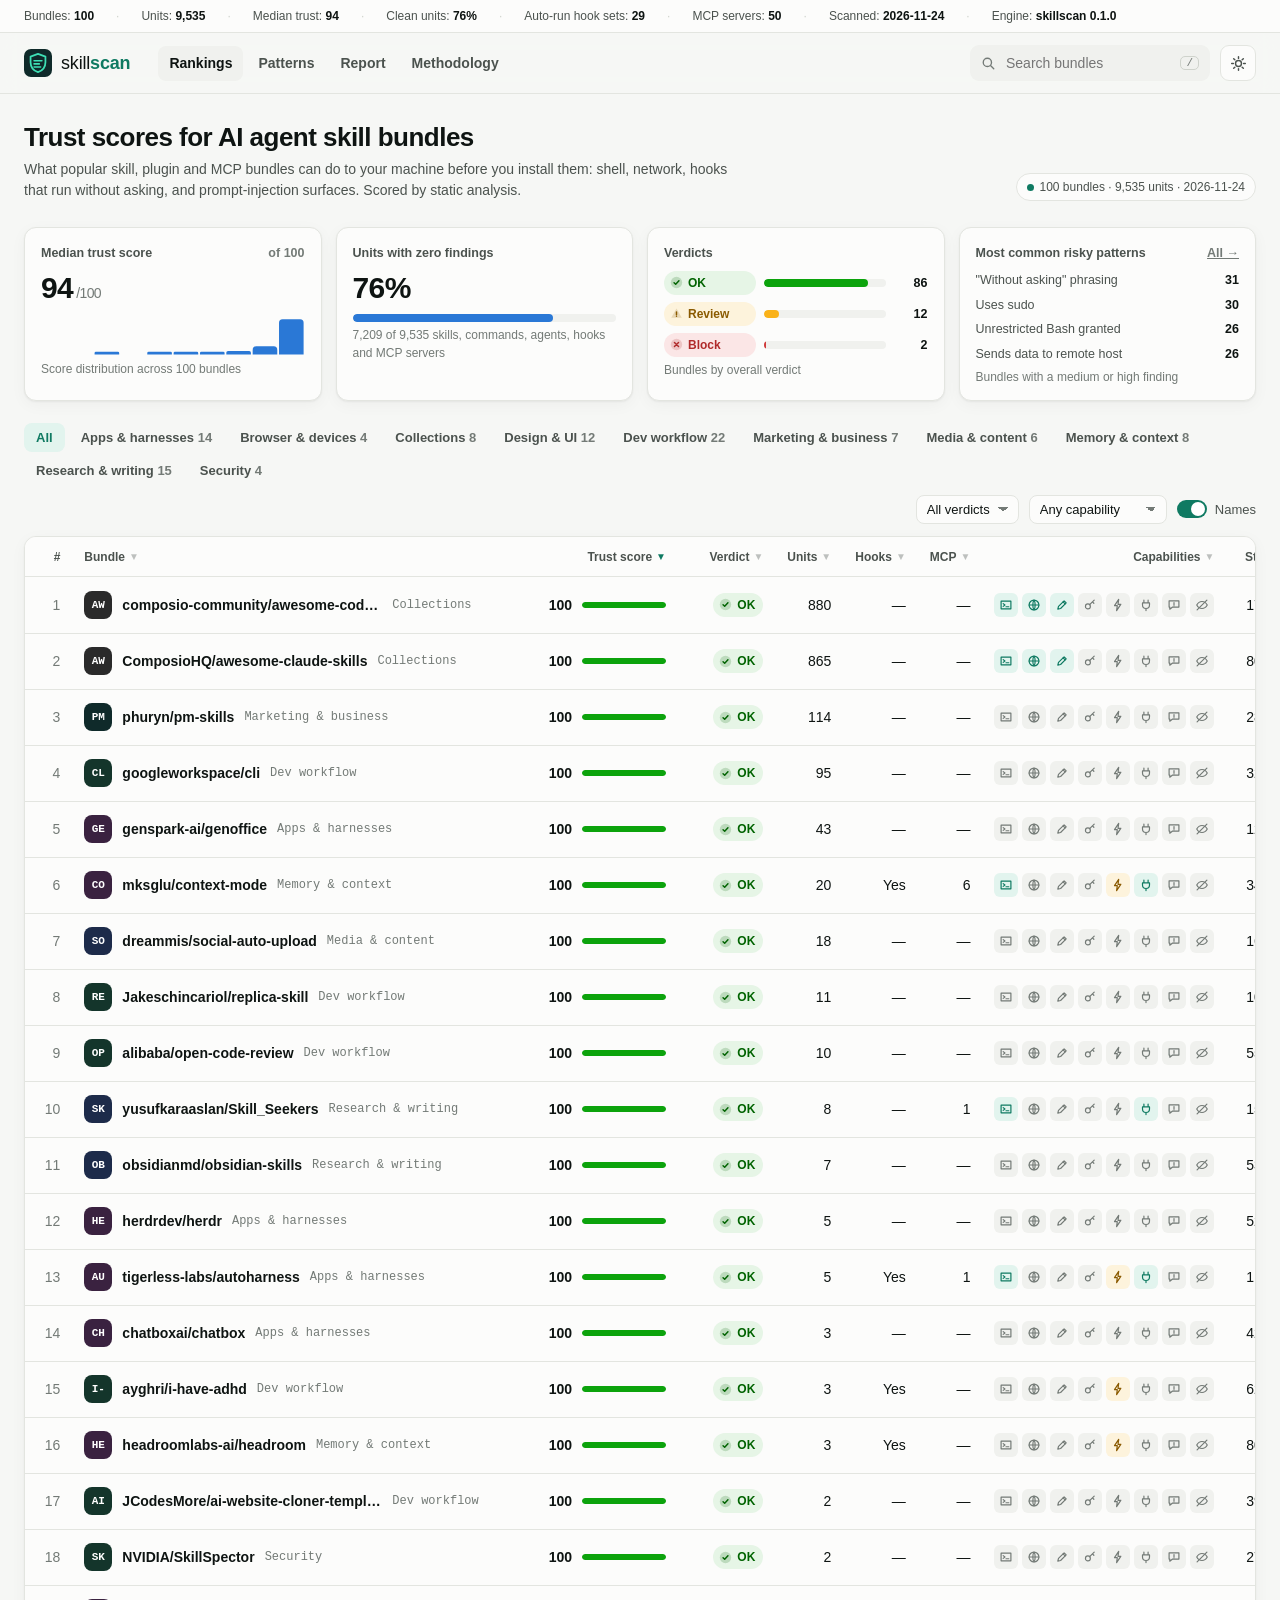
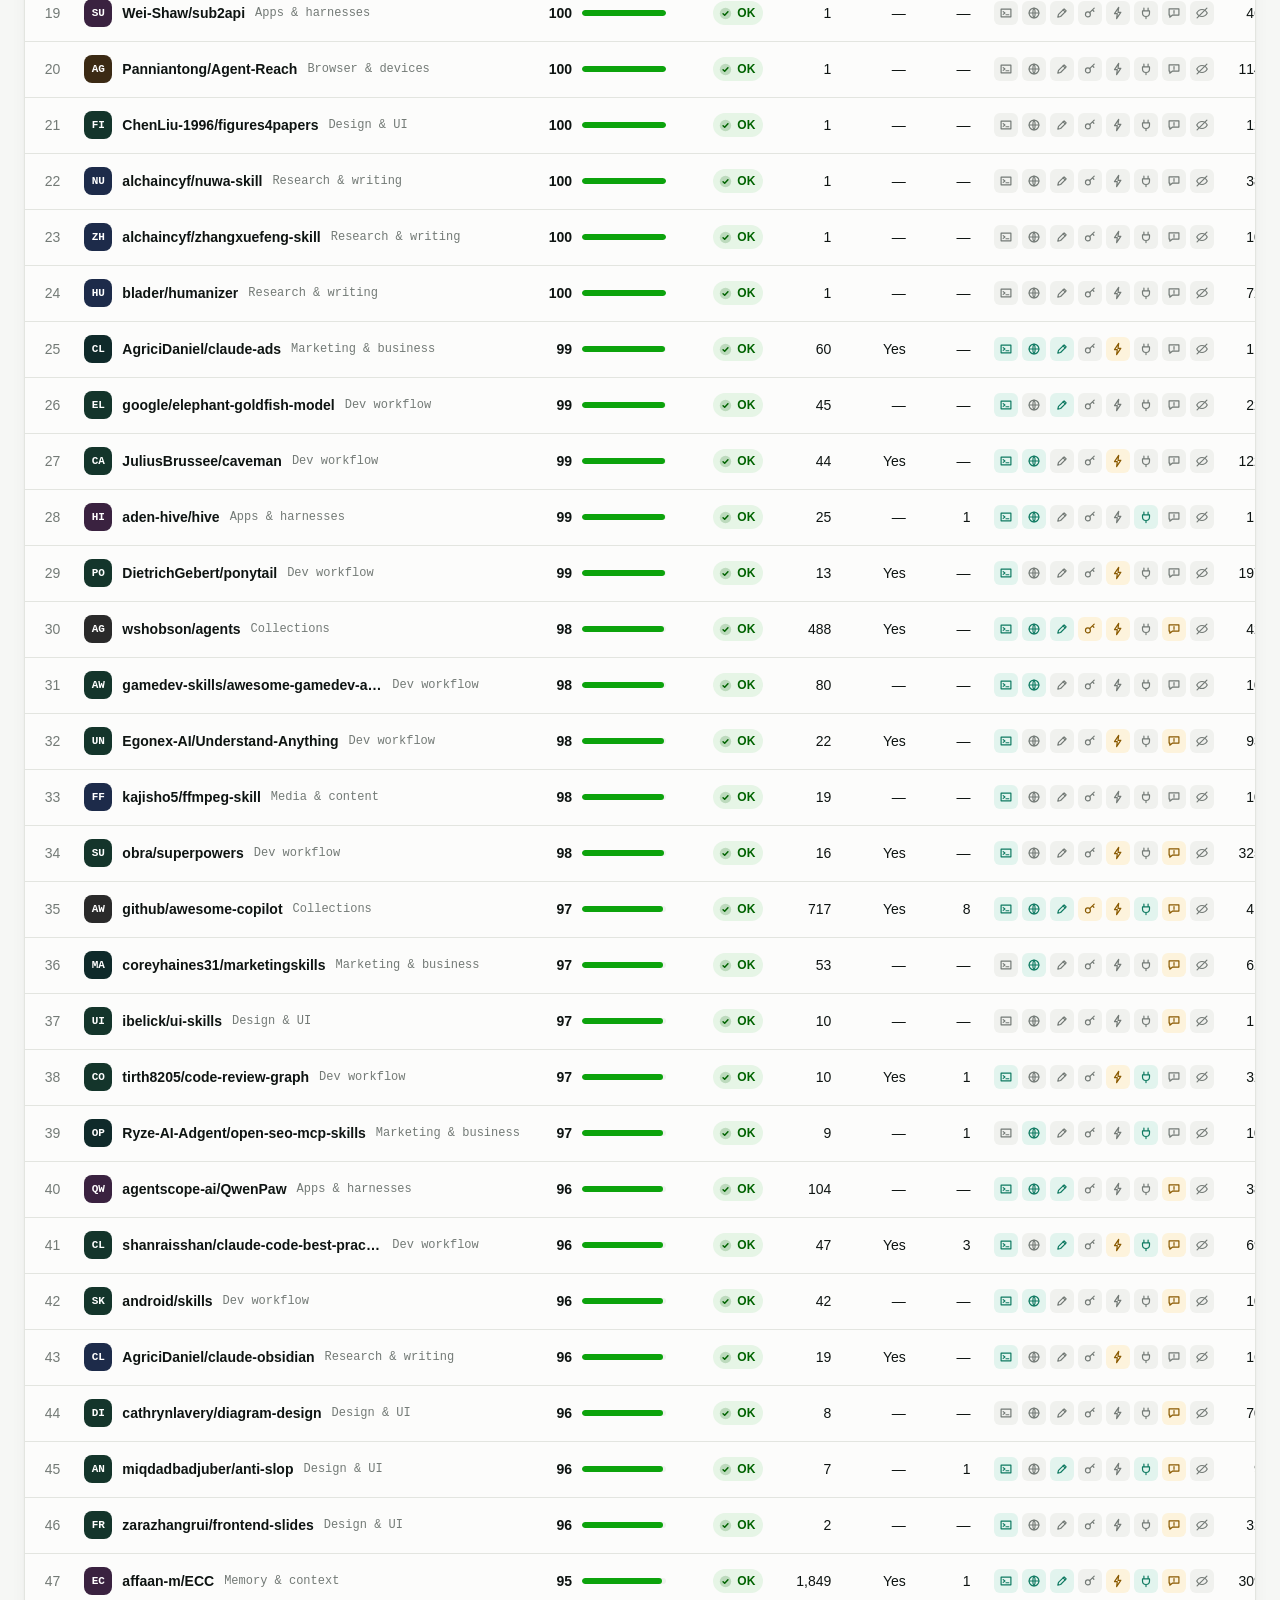
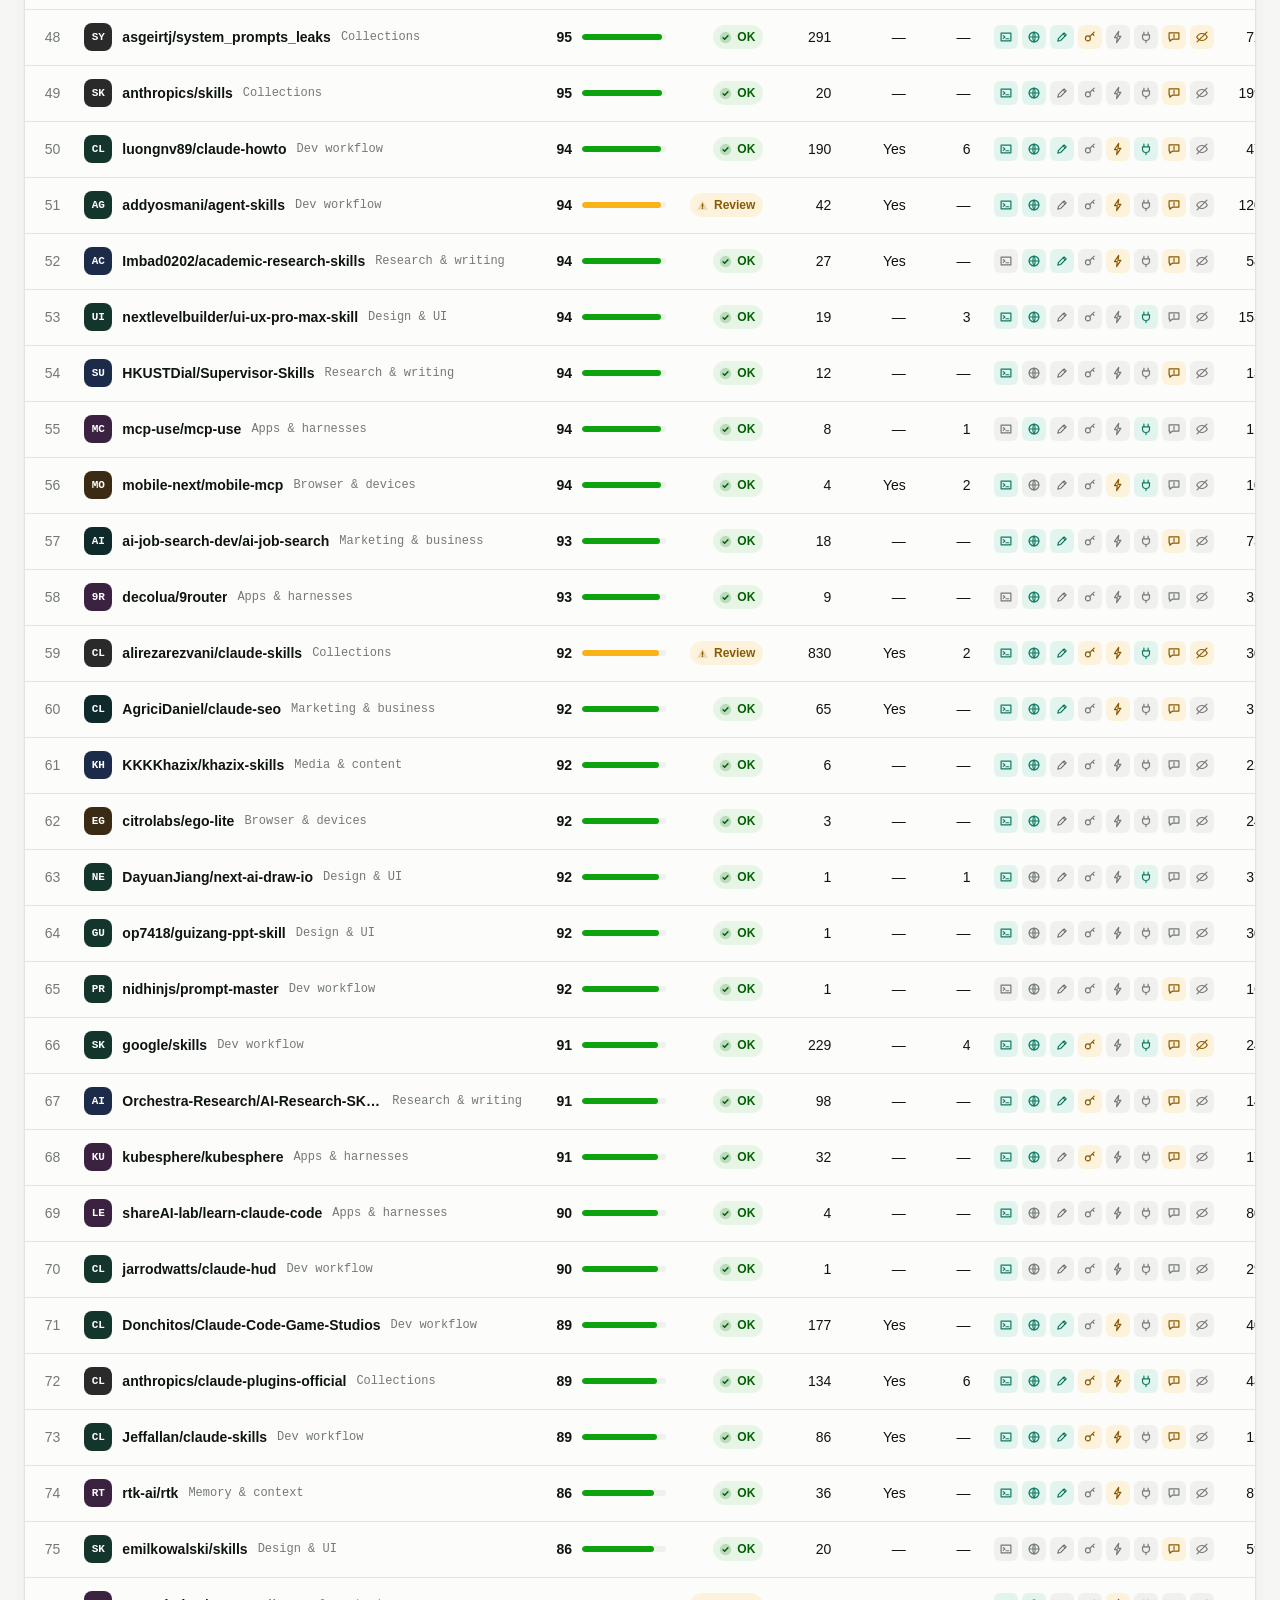
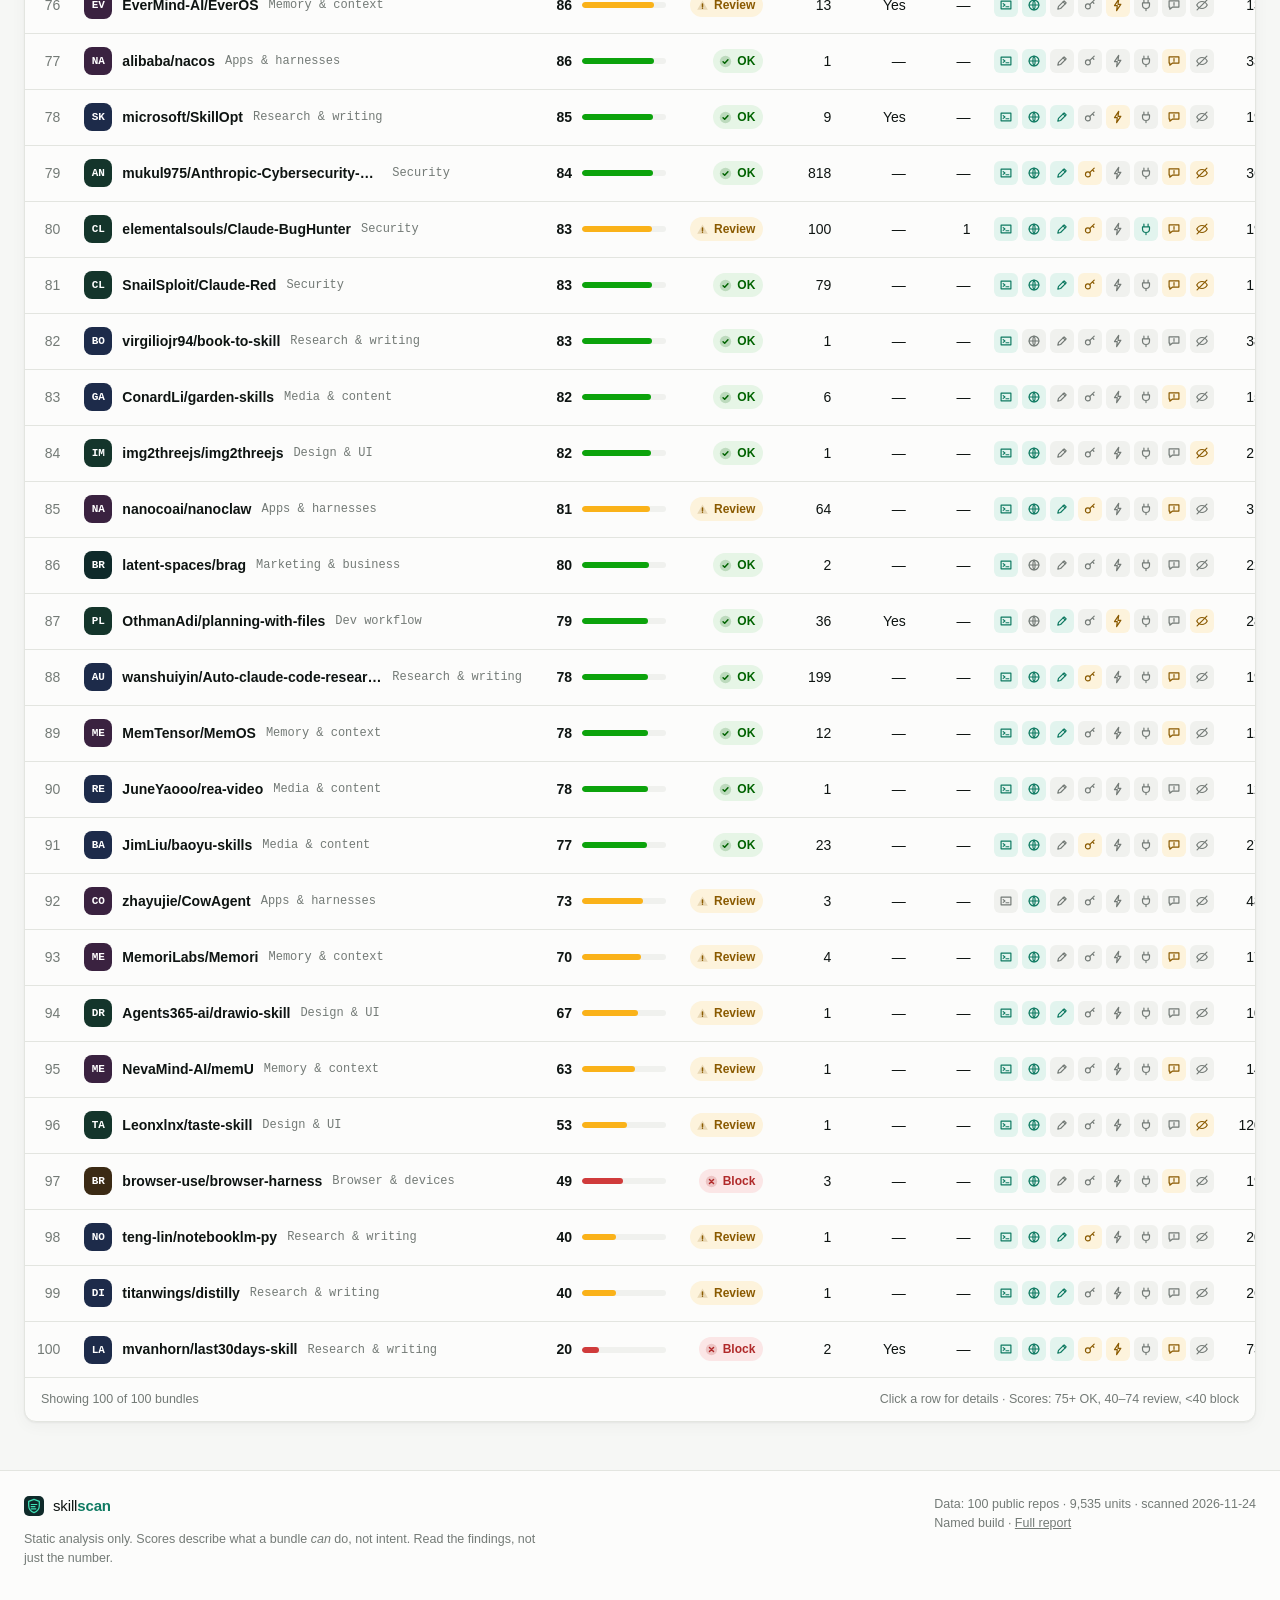
==== site/index.html @ acdb9bb0 "Initial skillscan: scanner, report, ranking site, daily scan workflow Static trust scanner for agent" ====
<!doctype html>
<html lang="en">
<head>
<meta charset="utf-8">
<meta name="viewport" content="width=device-width, initial-scale=1">
<title>skillscan · Trust scores for AI agent skills</title>
<meta name="description" content="Static trust scores for popular AI agent skill bundles, plugins and MCP servers: what they can do to your machine before you install them.">
<link rel="icon" href="assets/logo.svg" type="image/svg+xml">
<link rel="stylesheet" href="assets/style.css?v=9">
<script>
  // Apply saved theme before paint.
  try { const t = localStorage.getItem("ss-theme"); if (t) document.documentElement.dataset.theme = t; } catch (e) {}
</script>
</head>
<body>
<a class="skip" href="#main">Skip to content</a>

<div class="ticker" role="region" aria-label="Index summary">
  <div class="wrap ticker-row" id="ticker"></div>
</div>

<header class="topbar">
  <div class="wrap topbar-row">
    <a class="brand" href="#/" aria-label="skillscan home">
      <img src="assets/logo.svg" alt="" width="28" height="28">
      <span>skill<b>scan</b></span>
    </a>
    <nav class="nav" aria-label="Main">
      <a href="#/" data-nav="rankings">Rankings</a>
      <a href="#/patterns" data-nav="patterns">Patterns</a>
      <a href="report.html">Report</a>
      <a href="#/about" data-nav="about">Methodology</a>
    </nav>
    <div class="top-actions">
      <label class="search" aria-label="Search bundles">
        <svg viewBox="0 0 20 20" aria-hidden="true"><circle cx="8.5" cy="8.5" r="5.5"/><path d="M13 13l4 4"/></svg>
        <input id="q" type="search" placeholder="Search bundles" autocomplete="off">
        <kbd>/</kbd>
      </label>
      <button class="icon-btn" id="theme" type="button" aria-label="Toggle dark mode">
        <svg class="sun" viewBox="0 0 20 20" aria-hidden="true"><circle cx="10" cy="10" r="3.5"/><path d="M10 2v2M10 16v2M2 10h2M16 10h2M4.3 4.3l1.4 1.4M14.3 14.3l1.4 1.4M4.3 15.7l1.4-1.4M14.3 5.7l1.4-1.4"/></svg>
        <svg class="moon" viewBox="0 0 20 20" aria-hidden="true"><path d="M15.5 12.5A6.5 6.5 0 017.5 4.5a6.5 6.5 0 108 8z"/></svg>
      </button>
    </div>
  </div>
</header>

<main id="main" class="wrap" tabindex="-1">
  <noscript><p class="note">This page needs JavaScript to render the rankings. The full write-up is in <a href="report.html">the report</a>.</p></noscript>
  <div id="view"></div>
</main>

<footer class="footer">
  <div class="wrap footer-row">
    <div>
      <div class="brand small"><img src="assets/logo.svg" alt="" width="20" height="20"><span>skill<b>scan</b></span></div>
      <p class="muted">Static analysis only. Scores describe what a bundle <em>can</em> do, not intent. Read the findings, not just the number.</p>
    </div>
    <div class="muted" id="foot-meta"></div>
  </div>
</footer>

<div class="tooltip" id="tip" role="tooltip" hidden></div>

<script src="data/bundles.js?v=9"></script>
<script src="assets/app.js?v=9"></script>
</body>
</html>
---- site/assets/style.css ----
/* skillscan: original design. Ink + mint brand, data-dense ranking layout. */
:root {
  color-scheme: light;
  --bg: #f6f7f5;
  --surface: #fcfcfb;
  --surface-2: #f0f1ee;
  --line: #e3e5e0;
  --line-strong: #cfd3cc;
  --text: #0e1412;
  --text-2: #4b524e;
  --text-3: #737a76;
  --brand: #0f7a62;
  --brand-ink: #0f2a2a;
  --brand-soft: #e2f4ee;
  --focus: #2a78d6;
  /* charts: reference palette, light steps */
  --seq: #2a78d6;
  --seq-soft: #b7d3f6;
  --s1: #2a78d6; --s2: #eb6834; --s3: #1baf7a; --s4: #eda100; --s5: #e87ba4;
  /* status (fixed) */
  --good: #0ca30c; --warn: #fab219; --crit: #d03b3b;
  --good-ink: #006300; --warn-ink: #8a5a00; --crit-ink: #b02a2a;
  --good-bg: #e6f5e6; --warn-bg: #fdf3dc; --crit-bg: #fbe6e6;
  --shadow: 0 1px 2px rgba(14, 20, 18, .05), 0 4px 16px rgba(14, 20, 18, .04);
  --radius: 12px;
  --mono: ui-monospace, "SF Mono", SFMono-Regular, Menlo, Consolas, monospace;
  --sans: Inter, ui-sans-serif, -apple-system, BlinkMacSystemFont, "Segoe UI", Roboto, sans-serif;
}
@media (prefers-color-scheme: dark) {
  :root:where(:not([data-theme="light"])) {
    color-scheme: dark;
    --bg: #111312; --surface: #1a1a19; --surface-2: #222321; --line: #2c2e2b; --line-strong: #3a3d39;
    --text: #f0efec; --text-2: #c3c2b7; --text-3: #8f948d;
    --brand: #3ee0b5; --brand-soft: #143a31; --focus: #6da7ec;
    --seq: #3987e5; --seq-soft: #184f95;
    --s1: #3987e5; --s2: #d95926; --s3: #199e70; --s4: #c98500; --s5: #d55181;
    --good-ink: #5fd35f; --warn-ink: #fab219; --crit-ink: #f07a7a;
    --good-bg: #132a13; --warn-bg: #2e2510; --crit-bg: #321617;
    --shadow: none;
  }
}
:root[data-theme="dark"] {
  color-scheme: dark;
  --bg: #111312; --surface: #1a1a19; --surface-2: #222321; --line: #2c2e2b; --line-strong: #3a3d39;
  --text: #f0efec; --text-2: #c3c2b7; --text-3: #8f948d;
  --brand: #3ee0b5; --brand-soft: #143a31; --focus: #6da7ec;
  --seq: #3987e5; --seq-soft: #184f95;
  --s1: #3987e5; --s2: #d95926; --s3: #199e70; --s4: #c98500; --s5: #d55181;
  --good-ink: #5fd35f; --warn-ink: #fab219; --crit-ink: #f07a7a;
  --good-bg: #132a13; --warn-bg: #2e2510; --crit-bg: #321617;
  --shadow: none;
}

* { box-sizing: border-box; }
html { -webkit-text-size-adjust: 100%; }
body { margin: 0; background: var(--bg); color: var(--text); font: 14px/1.5 var(--sans); font-feature-settings: "tnum" 1, "cv11" 1; }
a { color: inherit; }
.wrap { max-width: 1320px; margin: 0 auto; padding: 0 24px; }
.muted { color: var(--text-3); }
.skip { position: absolute; left: -999px; }
.skip:focus { left: 12px; top: 12px; z-index: 50; background: var(--surface); padding: 8px 12px; border-radius: 8px; }
:focus-visible { outline: 2px solid var(--focus); outline-offset: 2px; border-radius: 4px; }

/* ticker */
.ticker { background: var(--surface); border-bottom: 1px solid var(--line); font-size: 12px; color: var(--text-2); }
.ticker-row { display: flex; gap: 22px; overflow-x: auto; white-space: nowrap; padding-top: 7px; padding-bottom: 7px; scrollbar-width: none; }
.ticker-row::-webkit-scrollbar { display: none; }
.ticker b { color: var(--text); font-weight: 600; }
.ticker .sep { color: var(--line-strong); }

/* top bar */
.topbar { position: sticky; top: 0; z-index: 20; background: color-mix(in srgb, var(--bg) 88%, transparent); backdrop-filter: saturate(1.4) blur(10px); border-bottom: 1px solid var(--line); }
.topbar-row { display: flex; align-items: center; gap: 28px; height: 60px; }
.brand { display: inline-flex; align-items: center; gap: 9px; text-decoration: none; font-size: 18px; letter-spacing: -.01em; }
.brand b { color: var(--brand); font-weight: 700; }
.brand.small { font-size: 15px; }
.nav { display: flex; gap: 4px; }
.nav a { text-decoration: none; color: var(--text-2); font-weight: 550; padding: 7px 11px; border-radius: 8px; }
.nav a:hover { background: var(--surface-2); color: var(--text); }
.nav a.active { color: var(--text); background: var(--surface-2); }
.top-actions { margin-left: auto; display: flex; align-items: center; gap: 10px; }
.search { display: flex; align-items: center; gap: 8px; background: var(--surface-2); border: 1px solid transparent; border-radius: 9px; padding: 0 10px; height: 36px; width: 240px; }
.search:focus-within { border-color: var(--line-strong); background: var(--surface); }
.search svg { width: 15px; height: 15px; fill: none; stroke: var(--text-3); stroke-width: 1.8; stroke-linecap: round; flex: none; }
.search input { border: 0; background: none; outline: none; color: var(--text); font: inherit; width: 100%; }
.search kbd { font: 11px var(--mono); color: var(--text-3); border: 1px solid var(--line-strong); border-radius: 5px; padding: 0 5px; }
.icon-btn { width: 36px; height: 36px; border-radius: 9px; border: 1px solid var(--line); background: var(--surface); display: grid; place-items: center; cursor: pointer; color: var(--text-2); }
.icon-btn svg { width: 17px; height: 17px; fill: none; stroke: currentColor; stroke-width: 1.7; stroke-linecap: round; stroke-linejoin: round; }
.icon-btn .moon { display: none; }
:root[data-theme="dark"] .icon-btn .sun { display: none; }
:root[data-theme="dark"] .icon-btn .moon { display: block; }
@media (prefers-color-scheme: dark) {
  :root:where(:not([data-theme="light"])) .icon-btn .sun { display: none; }
  :root:where(:not([data-theme="light"])) .icon-btn .moon { display: block; }
}

/* hero */
.hero { padding: 28px 0 8px; display: flex; align-items: flex-end; justify-content: space-between; gap: 24px; flex-wrap: wrap; }
.hero h1 { font-size: 26px; line-height: 1.2; letter-spacing: -.02em; margin: 0 0 6px; }
.hero p { margin: 0; color: var(--text-2); max-width: 720px; }
.hero .pill { display: inline-flex; align-items: center; gap: 6px; font-size: 12px; color: var(--text-2); background: var(--surface); border: 1px solid var(--line); border-radius: 999px; padding: 4px 10px; }
.dot { width: 7px; height: 7px; border-radius: 50%; background: var(--brand); display: inline-block; }

/* cards */
.cards { display: grid; grid-template-columns: repeat(4, minmax(0, 1fr)); gap: 14px; margin: 18px 0 22px; }
.card { background: var(--surface); border: 1px solid var(--line); border-radius: var(--radius); padding: 16px 16px 14px; box-shadow: var(--shadow); min-width: 0; }
.card h3 { margin: 0 0 8px; font-size: 12.5px; font-weight: 600; color: var(--text-2); display: flex; justify-content: space-between; align-items: center; }
.card .big { font-size: 30px; font-weight: 700; letter-spacing: -.02em; line-height: 1.1; }
.card .big small { font-size: 14px; color: var(--text-3); font-weight: 500; margin-left: 3px; }
.card .sub { color: var(--text-3); font-size: 12px; margin-top: 4px; }
.card svg { display: block; width: 100%; }
.status-rows { display: grid; gap: 7px; margin-top: 4px; }
.status-row { display: grid; grid-template-columns: 92px 1fr 34px; align-items: center; gap: 8px; font-size: 12.5px; }
.status-row .track { height: 8px; background: var(--surface-2); border-radius: 4px; overflow: hidden; }
.status-row .fill { height: 100%; border-radius: 4px; }
.status-row .n { text-align: right; font-weight: 600; }
.mini-list { list-style: none; margin: 2px 0 0; padding: 0; display: grid; gap: 6px; }
.mini-list li { display: grid; grid-template-columns: 1fr auto; gap: 8px; font-size: 12.5px; color: var(--text-2); }
.mini-list li b { color: var(--text); font-weight: 600; }
.meter { height: 8px; border-radius: 4px; background: var(--surface-2); overflow: hidden; margin-top: 10px; }
.meter > div { height: 100%; background: var(--seq); border-radius: 4px; }

/* toolbar */
.toolbar { display: flex; gap: 10px; align-items: center; flex-wrap: wrap; margin: 6px 0 12px; }
.tabs { display: flex; gap: 4px; flex-wrap: wrap; }
.tab { border: 1px solid transparent; background: none; color: var(--text-2); font: 600 13px var(--sans); padding: 6px 11px; border-radius: 8px; cursor: pointer; white-space: nowrap; }
.tab:hover { background: var(--surface-2); color: var(--text); }
.tab[aria-pressed="true"] { background: var(--brand-soft); color: var(--brand); }
:root[data-theme="dark"] .tab[aria-pressed="true"] { color: var(--brand); }
.toolbar .spacer { flex: 1; }
.select { appearance: none; border: 1px solid var(--line); background: var(--surface); color: var(--text); font: 500 13px var(--sans); padding: 6px 28px 6px 10px; border-radius: 8px; cursor: pointer;
  background-image: linear-gradient(45deg, transparent 50%, var(--text-3) 50%), linear-gradient(135deg, var(--text-3) 50%, transparent 50%);
  background-position: calc(100% - 15px) 52%, calc(100% - 10px) 52%; background-size: 5px 5px; background-repeat: no-repeat; }
.toggle { display: inline-flex; align-items: center; gap: 8px; font-size: 13px; color: var(--text-2); cursor: pointer; user-select: none; }
.toggle input { appearance: none; width: 30px; height: 18px; border-radius: 9px; background: var(--line-strong); position: relative; cursor: pointer; transition: background .15s; margin: 0; }
.toggle input::after { content: ""; position: absolute; top: 2px; left: 2px; width: 14px; height: 14px; border-radius: 50%; background: #fff; transition: transform .15s; }
.toggle input:checked { background: var(--brand); }
.toggle input:checked::after { transform: translateX(12px); }
.toggle input:disabled { opacity: .45; cursor: not-allowed; }

/* table */
.table-card { background: var(--surface); border: 1px solid var(--line); border-radius: var(--radius); box-shadow: var(--shadow); overflow: hidden; }
.table-scroll { overflow-x: auto; }
table.rank { width: 100%; border-collapse: collapse; min-width: 900px; }
.rank th, .rank td { padding: 0 12px; height: 56px; border-bottom: 1px solid var(--line); text-align: right; white-space: nowrap; }
.rank thead th { height: 40px; font-size: 12px; font-weight: 600; color: var(--text-2); background: var(--surface); position: sticky; top: 0; z-index: 1; }
.rank th.l, .rank td.l { text-align: left; }
.rank th button { all: unset; cursor: pointer; display: inline-flex; gap: 4px; align-items: center; }
.rank th button:focus-visible { outline: 2px solid var(--focus); border-radius: 4px; }
.rank th .arrow { opacity: .35; font-size: 10px; }
.rank th[aria-sort="ascending"] .arrow, .rank th[aria-sort="descending"] .arrow { opacity: 1; color: var(--brand); }
.rank tbody tr { cursor: pointer; transition: background .1s; }
.rank tbody tr:hover { background: var(--surface-2); }
.rank tbody tr:last-child td { border-bottom: 0; }
.rank td.num { color: var(--text-3); width: 44px; }
.bname { display: flex; align-items: center; gap: 10px; min-width: 0; }
.avatar { width: 28px; height: 28px; border-radius: 8px; display: grid; place-items: center; font: 700 11px var(--mono); color: #fff; flex: none; }
.bname .t { font-weight: 650; overflow: hidden; text-overflow: ellipsis; max-width: 260px; }
.bname .id { color: var(--text-3); font: 12px var(--mono); }
.cat { color: var(--text-2); font-size: 13px; }
.score-cell { display: inline-flex; align-items: center; gap: 10px; justify-content: flex-end; }
.score-cell .v { font-weight: 700; width: 26px; text-align: right; }
.scorebar { width: 84px; height: 6px; border-radius: 3px; background: var(--surface-2); overflow: hidden; }
.scorebar > div { height: 100%; border-radius: 3px; }
.badge { display: inline-flex; align-items: center; gap: 5px; font-size: 12px; font-weight: 650; padding: 3px 8px 3px 6px; border-radius: 999px; }
.badge svg { width: 13px; height: 13px; }
.badge.OK { color: var(--good-ink); background: var(--good-bg); }
.badge.REVIEW { color: var(--warn-ink); background: var(--warn-bg); }
.badge.BLOCK { color: var(--crit-ink); background: var(--crit-bg); }
.caps { display: inline-flex; gap: 4px; justify-content: flex-end; }
.cap { width: 24px; height: 24px; border-radius: 6px; display: grid; place-items: center; background: var(--surface-2); color: var(--text-3); }
.cap svg { width: 14px; height: 14px; fill: none; stroke: currentColor; stroke-width: 1.7; stroke-linecap: round; stroke-linejoin: round; }
.cap.on { background: var(--brand-soft); color: var(--brand); }
.cap.on.risk { background: var(--warn-bg); color: var(--warn-ink); }
.empty { padding: 40px; text-align: center; color: var(--text-3); }
.table-foot { display: flex; justify-content: space-between; padding: 12px 16px; color: var(--text-3); font-size: 12.5px; border-top: 1px solid var(--line); }

/* note */
.note { background: var(--surface); border: 1px solid var(--line); border-left: 3px solid var(--brand); border-radius: 10px; padding: 12px 14px; color: var(--text-2); margin: 0 0 14px; font-size: 13px; }

/* detail */
.crumbs { margin: 22px 0 10px; color: var(--text-3); font-size: 13px; }
.crumbs a { color: var(--text-2); text-decoration: none; }
.crumbs a:hover { text-decoration: underline; }
.detail-head { display: flex; align-items: center; gap: 16px; flex-wrap: wrap; margin-bottom: 18px; }
.detail-head .avatar { width: 48px; height: 48px; border-radius: 12px; font-size: 15px; }
.detail-head h1 { margin: 0; font-size: 24px; letter-spacing: -.02em; }
.detail-head .meta { color: var(--text-3); font-size: 13px; display: flex; gap: 12px; flex-wrap: wrap; margin-top: 3px; }
.detail-head .meta a { color: var(--brand); }
.grid-2 { display: grid; grid-template-columns: 360px minmax(0, 1fr); gap: 14px; align-items: start; }
.stack { display: grid; gap: 14px; }
.gauge-wrap { display: flex; align-items: center; gap: 16px; }
.gauge-wrap .lbl { font-size: 12.5px; color: var(--text-2); }
.kv { display: grid; grid-template-columns: 1fr auto; gap: 8px 12px; font-size: 13px; margin: 0; }
.kv dt { color: var(--text-2); }
.kv dd { margin: 0; font-weight: 600; text-align: right; }
.legend { display: flex; flex-wrap: wrap; gap: 6px 14px; font-size: 12.5px; color: var(--text-2); margin-top: 10px; }
.legend span { display: inline-flex; align-items: center; gap: 6px; }
.legend i { width: 10px; height: 10px; border-radius: 3px; display: inline-block; }
.legend b { color: var(--text); font-weight: 600; }
.capgrid { display: grid; grid-template-columns: repeat(2, minmax(0, 1fr)); gap: 8px; }
.capitem { display: flex; align-items: center; gap: 9px; padding: 8px 10px; border-radius: 9px; border: 1px solid var(--line); font-size: 13px; color: var(--text-3); }
.capitem.on { color: var(--text); border-color: var(--line-strong); }
.capitem .cap { flex: none; }
.capitem small { margin-left: auto; font-size: 11.5px; }
.bars { display: grid; gap: 9px; }
.bar-row { display: grid; grid-template-columns: minmax(140px, 260px) 1fr 54px; gap: 12px; align-items: center; font-size: 13px; }
.bar-row .name { color: var(--text-2); overflow: hidden; text-overflow: ellipsis; white-space: nowrap; }
.bar-row .track { height: 14px; position: relative; }
.bar-row .fill { height: 100%; background: var(--seq); border-radius: 0 4px 4px 0; min-width: 2px; transition: filter .1s; }
.bar-row:hover .fill, .bar-row:focus-within .fill { filter: brightness(1.12); }
.bar-row .val { text-align: right; font-weight: 600; }
.findings { width: 100%; border-collapse: collapse; font-size: 12.5px; }
.findings td, .findings th { text-align: left; padding: 7px 8px; border-bottom: 1px solid var(--line); vertical-align: top; }
.findings th { color: var(--text-3); font-weight: 600; font-size: 11.5px; text-transform: uppercase; letter-spacing: .03em; }
.findings code { font: 12px var(--mono); color: var(--text-2); word-break: break-all; }
.sev { font: 600 11px var(--mono); padding: 1px 6px; border-radius: 4px; }
.sev.HIGH { color: var(--crit-ink); background: var(--crit-bg); }
.sev.MED { color: var(--warn-ink); background: var(--warn-bg); }
.read-note { font-size: 12.5px; color: var(--text-2); margin: 10px 0 0; }

/* patterns page */
.page-title { margin: 26px 0 4px; font-size: 24px; letter-spacing: -.02em; }
.page-sub { margin: 0 0 18px; color: var(--text-2); max-width: 760px; }
.grid-charts { display: grid; grid-template-columns: repeat(2, minmax(0, 1fr)); gap: 14px; margin-bottom: 14px; }
.chart-card h2 { margin: 0 0 2px; font-size: 15px; }
.chart-card p.desc { margin: 0 0 14px; color: var(--text-3); font-size: 12.5px; }
.hist rect.bar { fill: var(--seq); }
.hist rect.bar:hover, .hist rect.bar:focus { filter: brightness(1.15); outline: none; }
.axis text { fill: var(--text-3); font-size: 11px; }
.axis line, .axis path { stroke: var(--line); }

/* about */
.prose { max-width: 760px; }
.prose h2 { font-size: 18px; margin: 26px 0 8px; }
.prose p, .prose li { color: var(--text-2); }
.prose code { font: 12.5px var(--mono); background: var(--surface-2); padding: 1px 5px; border-radius: 4px; }
.prose pre { background: var(--surface); border: 1px solid var(--line); border-radius: 10px; padding: 12px 14px; overflow: auto; }
.prose pre code { background: none; padding: 0; }

/* tooltip */
.tooltip { position: fixed; z-index: 100; pointer-events: none; background: var(--text); color: var(--bg); border-radius: 8px; padding: 7px 10px; font-size: 12px; line-height: 1.35; box-shadow: 0 6px 20px rgba(0,0,0,.18); max-width: 260px; }
.tooltip strong { display: block; font-size: 14px; }

/* footer */
.footer { border-top: 1px solid var(--line); margin-top: 48px; padding: 24px 0 40px; background: var(--surface); }
.footer-row { display: flex; justify-content: space-between; gap: 24px; flex-wrap: wrap; font-size: 12.5px; }
.footer p { margin: 8px 0 0; max-width: 520px; }

@media (max-width: 1080px) {
  .cards { grid-template-columns: repeat(2, minmax(0, 1fr)); }
  .grid-2 { grid-template-columns: 1fr; }
  .grid-charts { grid-template-columns: 1fr; }
}
@media (max-width: 720px) {
  .wrap { padding: 0 14px; }
  .topbar-row { flex-wrap: wrap; height: auto; gap: 8px 12px; padding-top: 10px; padding-bottom: 6px; }
  .nav { order: 3; width: 100%; overflow-x: auto; margin: 0 -6px; }
  .search { width: 100%; }
  .search kbd { display: none; }
  .top-actions { flex: 1; }
  .brand span { display: none; }
  .cards { grid-template-columns: 1fr; }
  .hero h1 { font-size: 21px; }
  .bar-row { grid-template-columns: 120px 1fr 44px; }
  .capgrid { grid-template-columns: 1fr; }
  .tabs { flex-wrap: nowrap; overflow-x: auto; width: 100%; scrollbar-width: none; }
  table.rank { min-width: 0; }
  .rank th:nth-child(n+5), .rank td:nth-child(n+5) { display: none; }
  .rank th, .rank td { padding: 0 8px; }
  .bname .id { display: none; }
  .bname .t { max-width: 150px; white-space: normal; line-height: 1.25; }
  .rank .scorebar, .rank .avatar { display: none; }
  .table-foot { flex-direction: column; gap: 4px; }
}
@media (prefers-reduced-motion: reduce) { * { transition: none !important; } }
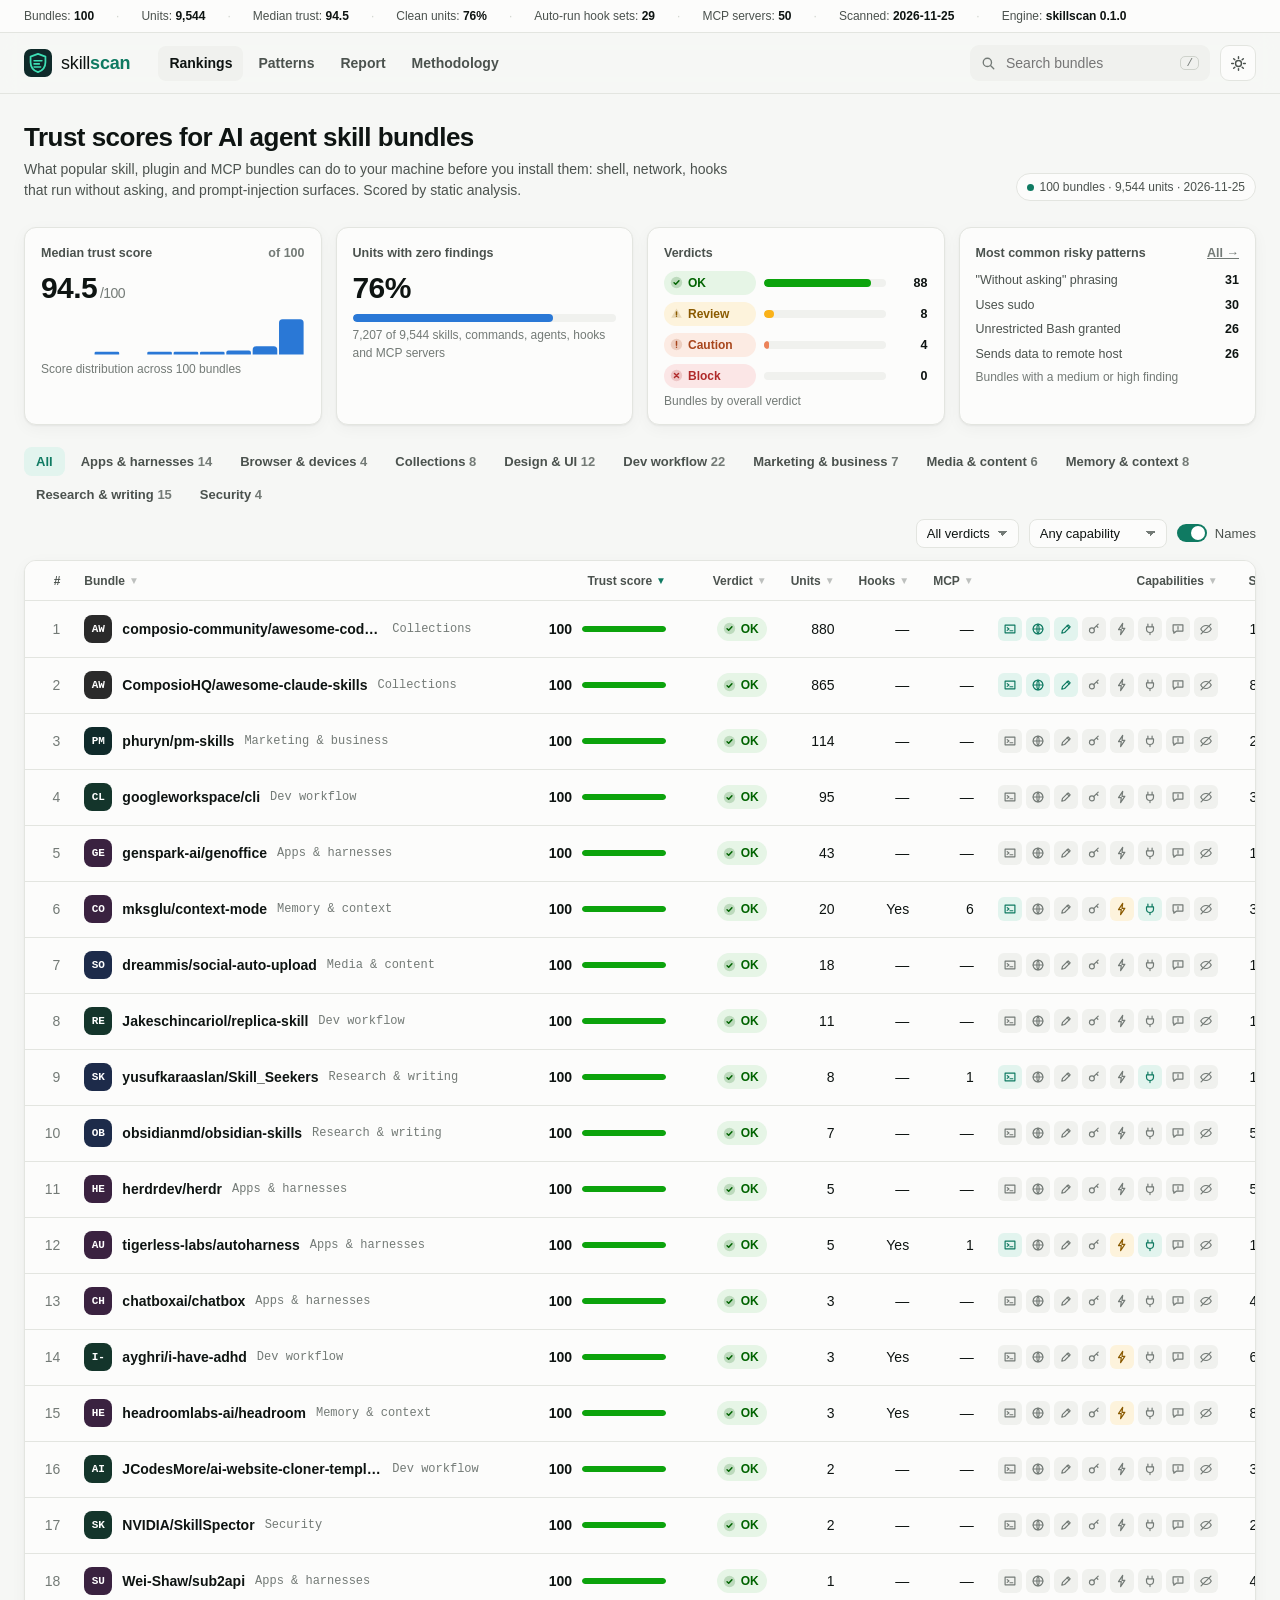
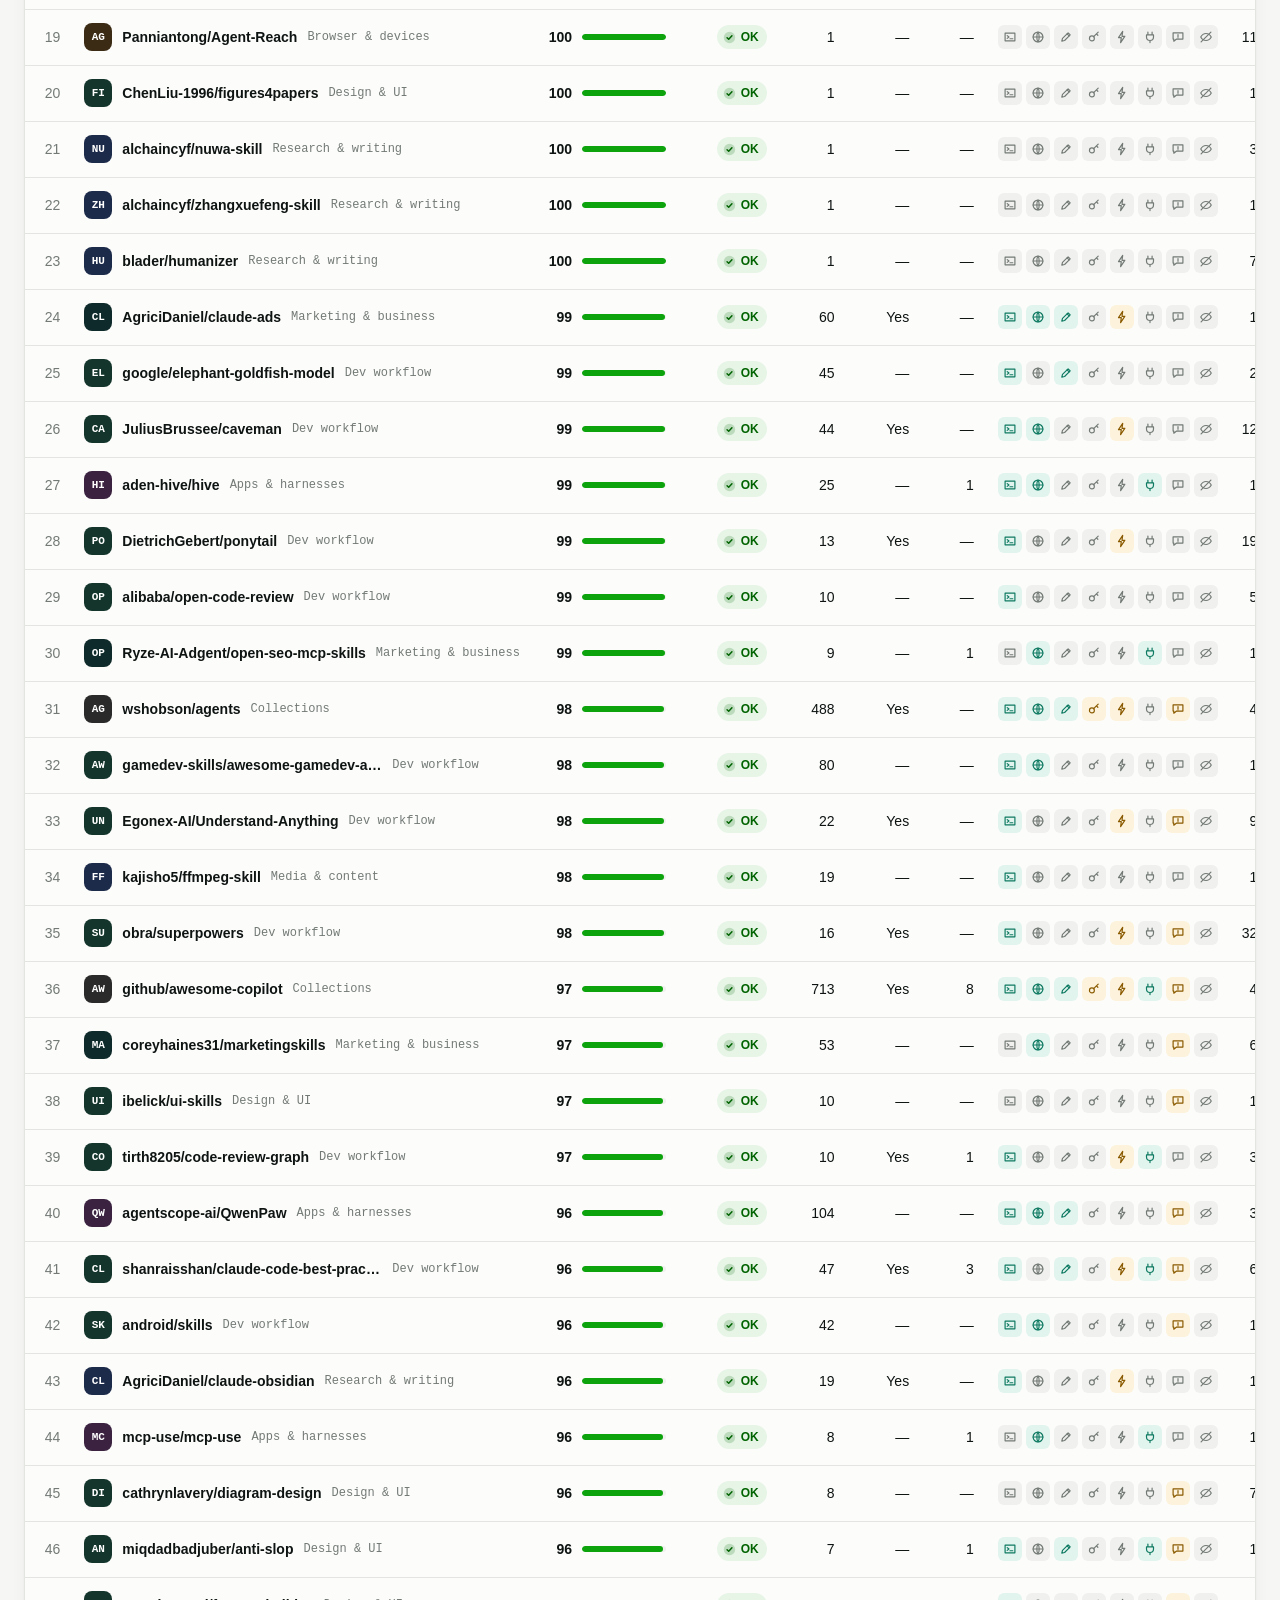
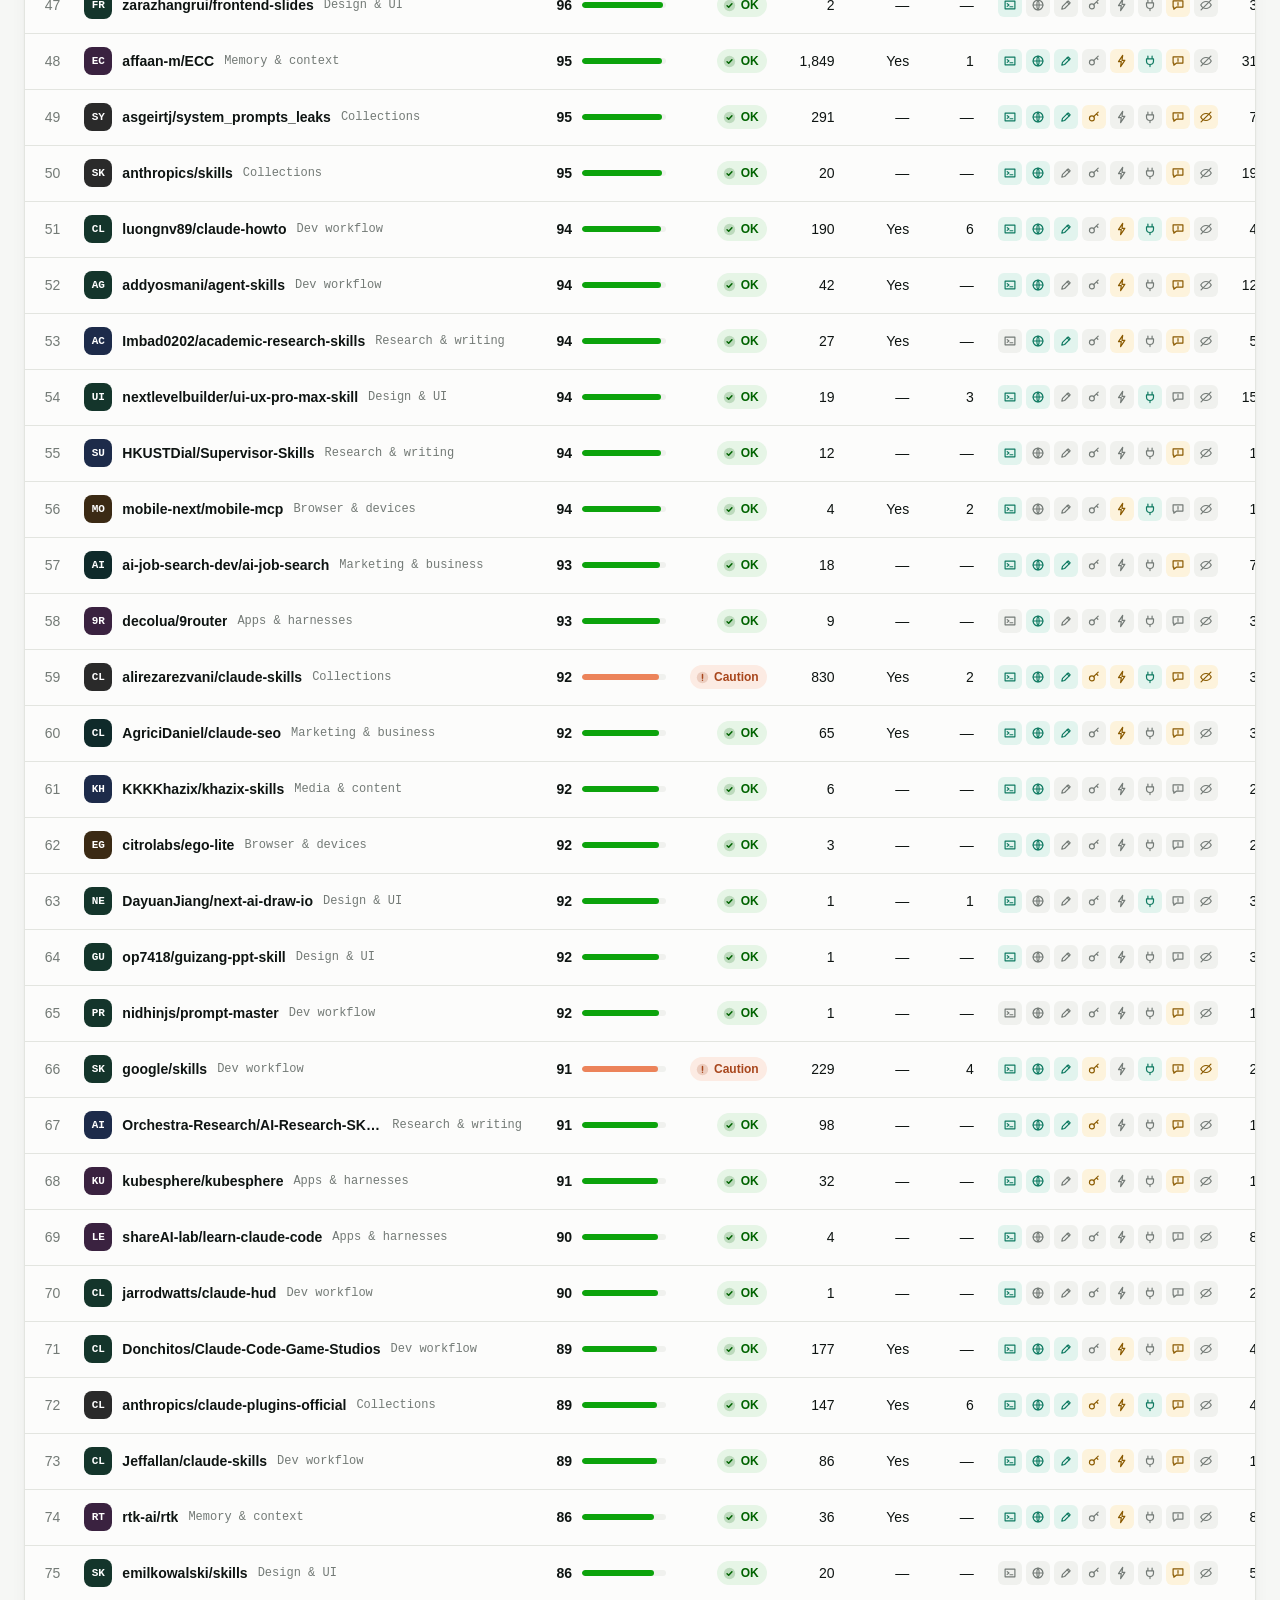
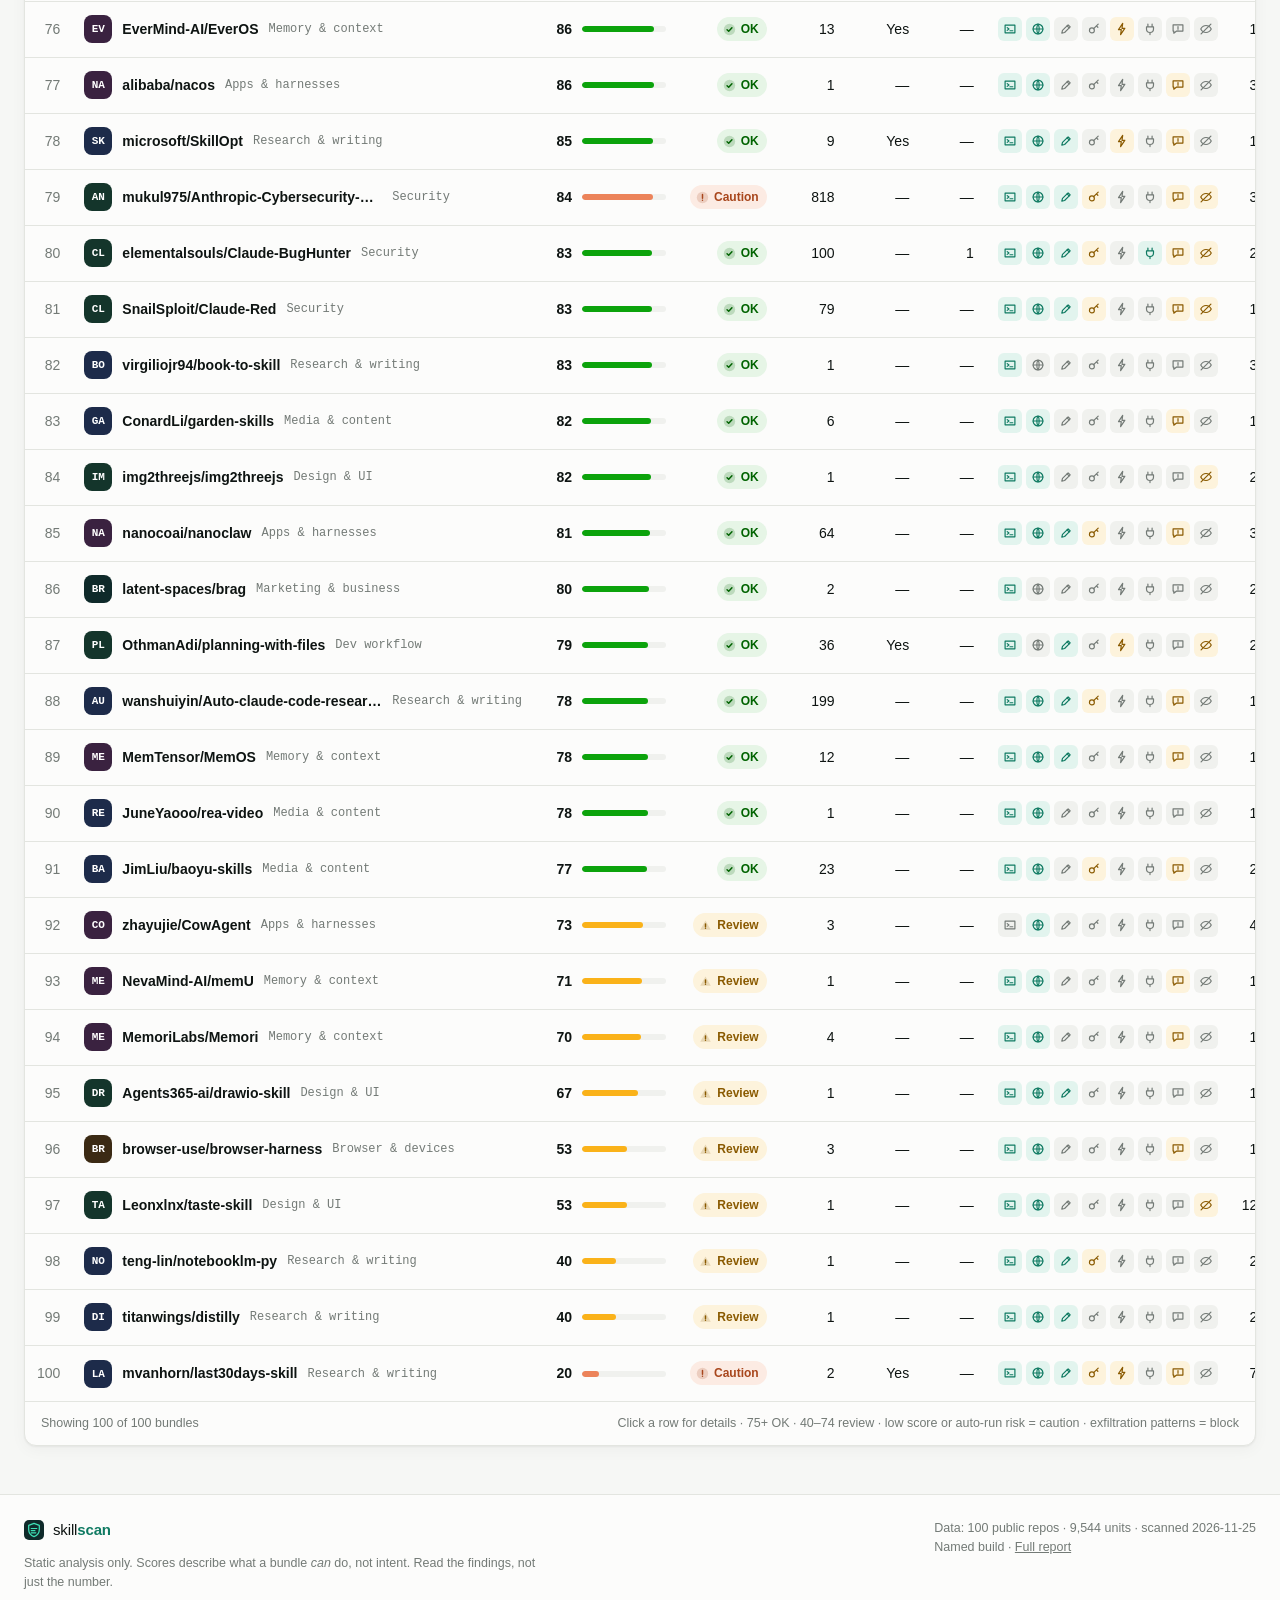
==== commit 2737d4a2: "Add CAUTION verdict; reserve BLOCK for exfiltration-like patterns - Network calls to a bundle's own " ====
--- a/site/index.html
+++ b/site/index.html
@@ -6,7 +6,7 @@
 <title>skillscan · Trust scores for AI agent skills</title>
 <meta name="description" content="Static trust scores for popular AI agent skill bundles, plugins and MCP servers: what they can do to your machine before you install them.">
 <link rel="icon" href="assets/logo.svg" type="image/svg+xml">
-<link rel="stylesheet" href="assets/style.css?v=9">
+<link rel="stylesheet" href="assets/style.css?v=10">
 <script>
   // Apply saved theme before paint.
   try { const t = localStorage.getItem("ss-theme"); if (t) document.documentElement.dataset.theme = t; } catch (e) {}
@@ -62,7 +62,7 @@
 
 <div class="tooltip" id="tip" role="tooltip" hidden></div>
 
-<script src="data/bundles.js?v=9"></script>
-<script src="assets/app.js?v=9"></script>
+<script src="data/bundles.js?v=10"></script>
+<script src="assets/app.js?v=10"></script>
 </body>
 </html>
--- a/site/assets/style.css
+++ b/site/assets/style.css
@@ -18,9 +18,9 @@
   --seq-soft: #b7d3f6;
   --s1: #2a78d6; --s2: #eb6834; --s3: #1baf7a; --s4: #eda100; --s5: #e87ba4;
   /* status (fixed) */
-  --good: #0ca30c; --warn: #fab219; --crit: #d03b3b;
-  --good-ink: #006300; --warn-ink: #8a5a00; --crit-ink: #b02a2a;
-  --good-bg: #e6f5e6; --warn-bg: #fdf3dc; --crit-bg: #fbe6e6;
+  --good: #0ca30c; --warn: #fab219; --serious: #ec835a; --crit: #d03b3b;
+  --good-ink: #006300; --warn-ink: #8a5a00; --serious-ink: #a8461c; --crit-ink: #b02a2a;
+  --good-bg: #e6f5e6; --warn-bg: #fdf3dc; --serious-bg: #fcebe3; --crit-bg: #fbe6e6;
   --shadow: 0 1px 2px rgba(14, 20, 18, .05), 0 4px 16px rgba(14, 20, 18, .04);
   --radius: 12px;
   --mono: ui-monospace, "SF Mono", SFMono-Regular, Menlo, Consolas, monospace;
@@ -34,8 +34,8 @@
     --brand: #3ee0b5; --brand-soft: #143a31; --focus: #6da7ec;
     --seq: #3987e5; --seq-soft: #184f95;
     --s1: #3987e5; --s2: #d95926; --s3: #199e70; --s4: #c98500; --s5: #d55181;
-    --good-ink: #5fd35f; --warn-ink: #fab219; --crit-ink: #f07a7a;
-    --good-bg: #132a13; --warn-bg: #2e2510; --crit-bg: #321617;
+    --good-ink: #5fd35f; --warn-ink: #fab219; --serious-ink: #f09a74; --crit-ink: #f07a7a;
+    --good-bg: #132a13; --warn-bg: #2e2510; --serious-bg: #33201a; --crit-bg: #321617;
     --shadow: none;
   }
 }
@@ -46,8 +46,8 @@
   --brand: #3ee0b5; --brand-soft: #143a31; --focus: #6da7ec;
   --seq: #3987e5; --seq-soft: #184f95;
   --s1: #3987e5; --s2: #d95926; --s3: #199e70; --s4: #c98500; --s5: #d55181;
-  --good-ink: #5fd35f; --warn-ink: #fab219; --crit-ink: #f07a7a;
-  --good-bg: #132a13; --warn-bg: #2e2510; --crit-bg: #321617;
+  --good-ink: #5fd35f; --warn-ink: #fab219; --serious-ink: #f09a74; --crit-ink: #f07a7a;
+  --good-bg: #132a13; --warn-bg: #2e2510; --serious-bg: #33201a; --crit-bg: #321617;
   --shadow: none;
 }
 
@@ -166,6 +166,7 @@
 .badge svg { width: 13px; height: 13px; }
 .badge.OK { color: var(--good-ink); background: var(--good-bg); }
 .badge.REVIEW { color: var(--warn-ink); background: var(--warn-bg); }
+.badge.CAUTION { color: var(--serious-ink); background: var(--serious-bg); }
 .badge.BLOCK { color: var(--crit-ink); background: var(--crit-bg); }
 .caps { display: inline-flex; gap: 4px; justify-content: flex-end; }
 .cap { width: 24px; height: 24px; border-radius: 6px; display: grid; place-items: center; background: var(--surface-2); color: var(--text-3); }
